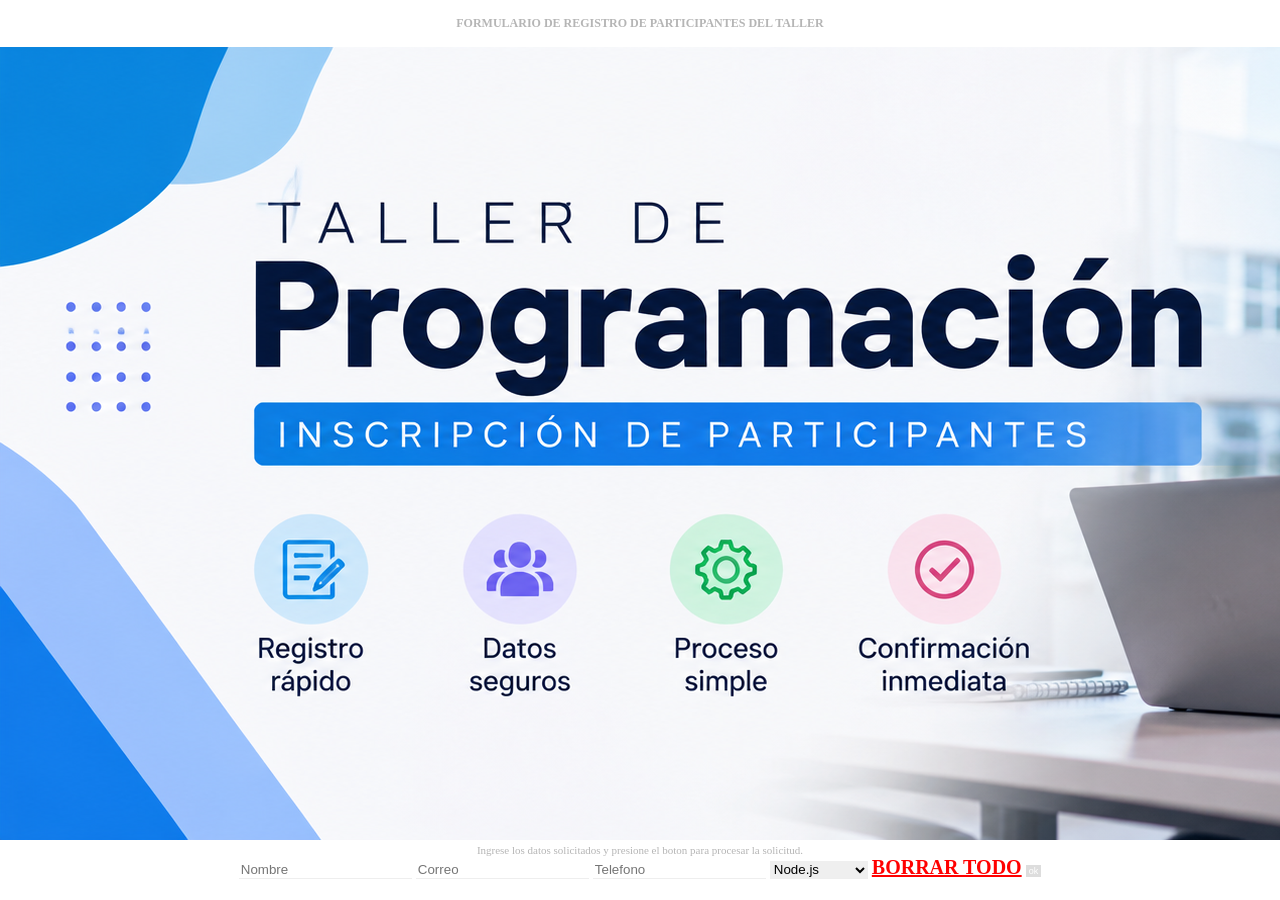
==== index.html @ 769a81b1 "Agrega version inicial del formulario de inscripcion" ====
<!doctype html>
<html lang="es">
  <head>
    <meta charset="UTF-8" />
    <title>pagina1</title>
    <link rel="stylesheet" href="estilos.css" />
  </head>
  <body>
    <h4>FORMULARIO DE REGISTRO DE PARTICIPANTES DEL TALLER</h4>
    <img src="img/banner.png" />
    <p>
      Ingrese los datos solicitados y presione el boton para procesar la
      solicitud.
    </p>

    <input id="nombre" placeholder="Nombre" />
    <input id="correo" placeholder="Correo" />
    <input id="telefono" placeholder="Telefono" />
    <select id="taller">
      <option>Node.js</option>
      <option>Figma</option>
      <option>Git</option>
      <option>Testing</option>
      <option>CSS</option>
      <option>APIs</option>
      <option>React</option>
      <option>GitHub</option>
      <option>HTML</option>
      <option>Accesibilidad</option>
      <option>JavaScript</option>
      <option>Markdown</option>
    </select>
    <a href="#" id="borrar">BORRAR TODO</a>
    <button id="enviar">ok</button>
    <script src="app.js"></script>
  </body>
</html>
---- estilos.css ----
body {
  font-family: "Times New Roman";
  text-align: center;
  color: #b5b5b5;
  margin: 0;
}
h4 {
  font-size: 12px;
}
p {
  font-size: 11px;
  margin: 0;
}
input,
select {
  border: none;
  border-bottom: 1px solid #eeeeee;
  margin: 0;
}
button {
  font-size: 9px;
  padding: 1px 3px;
  background: #ddd;
  color: #fff;
  border: none;
}
a {
  color: red;
  font-size: 20px;
  font-weight: bold;
}
*:focus {
  outline: none;
}
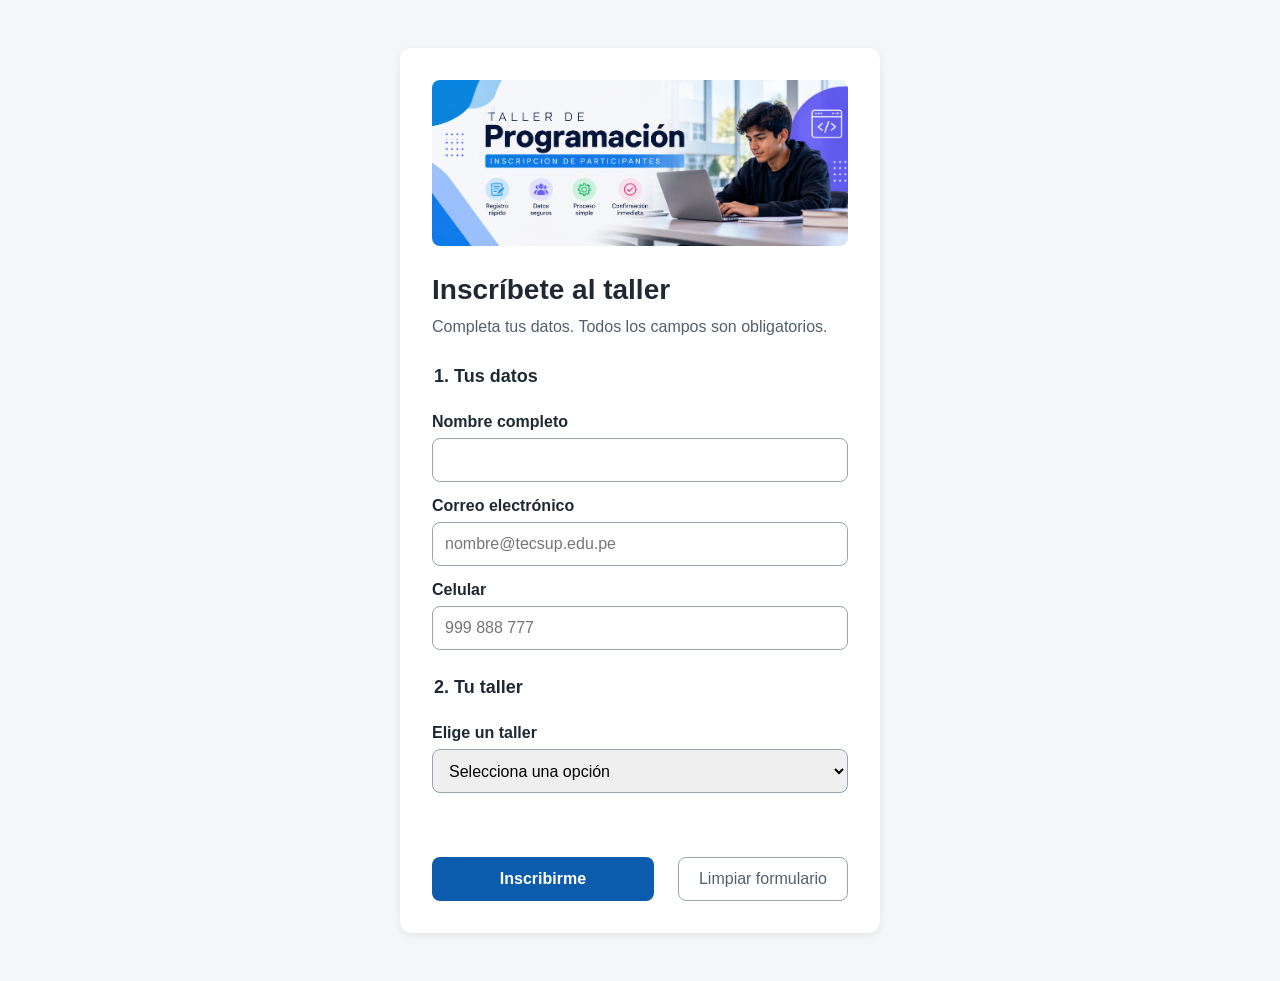
==== commit 167f01d7: "Redisena el formulario aplicando principios de UX/UI" ====
--- a/index.html
+++ b/index.html
@@ -2,36 +2,82 @@
 <html lang="es">
   <head>
     <meta charset="UTF-8" />
-    <title>pagina1</title>
+    <meta name="viewport" content="width=device-width, initial-scale=1.0" />
+    <title>Inscripción al taller</title>
     <link rel="stylesheet" href="estilos.css" />
   </head>
   <body>
-    <h4>FORMULARIO DE REGISTRO DE PARTICIPANTES DEL TALLER</h4>
-    <img src="img/banner.png" />
-    <p>
-      Ingrese los datos solicitados y presione el boton para procesar la
-      solicitud.
-    </p>
+    <main class="tarjeta">
+      <img
+        src="img/banner.png"
+        alt="Estudiantes programando en el laboratorio"
+      />
+      <h1>Inscríbete al taller</h1>
+      <p class="ayuda">
+        Completa tus datos. Todos los campos son obligatorios.
+      </p>
 
-    <input id="nombre" placeholder="Nombre" />
-    <input id="correo" placeholder="Correo" />
-    <input id="telefono" placeholder="Telefono" />
-    <select id="taller">
-      <option>Node.js</option>
-      <option>Figma</option>
-      <option>Git</option>
-      <option>Testing</option>
-      <option>CSS</option>
-      <option>APIs</option>
-      <option>React</option>
-      <option>GitHub</option>
-      <option>HTML</option>
-      <option>Accesibilidad</option>
-      <option>JavaScript</option>
-      <option>Markdown</option>
-    </select>
-    <a href="#" id="borrar">BORRAR TODO</a>
-    <button id="enviar">ok</button>
+      <form id="formulario" novalidate>
+        <fieldset>
+          <legend>1. Tus datos</legend>
+
+          <label for="nombre">Nombre completo</label>
+          <input id="nombre" type="text" autocomplete="name" required />
+
+          <label for="correo">Correo electrónico</label>
+          <input
+            id="correo"
+            type="email"
+            autocomplete="email"
+            placeholder="nombre@tecsup.edu.pe"
+            required
+          />
+
+          <label for="telefono">Celular</label>
+          <input id="telefono" type="tel" placeholder="999 888 777" required />
+        </fieldset>
+
+        <fieldset>
+          <legend>2. Tu taller</legend>
+
+          <label for="taller">Elige un taller</label>
+          <select id="taller" required>
+            <option value="">Selecciona una opción</option>
+
+            <optgroup label="Control de versiones">
+              <option>Git</option>
+              <option>GitHub</option>
+              <option>Markdown</option>
+            </optgroup>
+
+            <optgroup label="Desarrollo web">
+              <option>HTML</option>
+              <option>CSS</option>
+              <option>JavaScript</option>
+              <option>React</option>
+              <option>Node.js</option>
+              <option>APIs</option>
+            </optgroup>
+
+            <optgroup label="Diseño y calidad">
+              <option>Figma</option>
+              <option>Accesibilidad</option>
+              <option>Testing</option>
+            </optgroup>
+          </select>
+        </fieldset>
+
+        <p id="mensaje" class="mensaje" role="status"></p>
+
+        <div class="acciones">
+          <button type="submit" class="boton-principal">Inscribirme</button>
+          <button type="reset" class="boton-secundario">
+            Limpiar formulario
+          </button>
+        </div>
+      </form>
+    </main>
+
     <script src="app.js"></script>
   </body>
 </html>
--- a/estilos.css
+++ b/estilos.css
@@ -1,34 +1,136 @@
+:root {
+  --color-primario: #0b5cad;
+  --color-texto: #1f2933;
+  --color-suave: #52606d;
+  --color-borde: #9aa5b1;
+  --color-fondo: #f4f6f8;
+  --color-error: #b42318;
+  --color-exito: #067647;
+  --espacio: 16px;
+}
+
+* {
+  box-sizing: border-box;
+}
+
 body {
-  font-family: "Times New Roman";
-  text-align: center;
-  color: #b5b5b5;
   margin: 0;
+  padding: var(--espacio);
+  font-family: Arial, Helvetica, sans-serif;
+  font-size: 16px;
+  line-height: 1.5;
+  color: var(--color-texto);
+  background: var(--color-fondo);
 }
-h4 {
-  font-size: 12px;
+
+.tarjeta {
+  max-width: 480px;
+  margin: 32px auto;
+  padding: 32px;
+  background: #ffffff;
+  border-radius: 12px;
+  box-shadow: 0 2px 8px rgba(0, 0, 0, 0.08);
 }
-p {
-  font-size: 11px;
-  margin: 0;
+
+.tarjeta img {
+  width: 100%;
+  border-radius: 8px;
 }
+
+h1 {
+  font-size: 28px;
+  margin: 16px 0 4px;
+}
+
+.ayuda {
+  color: var(--color-suave);
+  margin: 0 0 24px;
+}
+
+fieldset {
+  border: none;
+  padding: 0;
+  margin: 0 0 24px;
+}
+
+legend {
+  font-size: 18px;
+  font-weight: bold;
+  margin-bottom: 8px;
+}
+
+label {
+  display: block;
+  font-weight: bold;
+  margin: 12px 0 4px;
+}
+
 input,
 select {
+  width: 100%;
+  min-height: 44px;
+  padding: 8px 12px;
+  font-size: 16px;
+  border: 1px solid var(--color-borde);
+  border-radius: 8px;
+}
+
+.validado input:invalid,
+.validado select:invalid {
+  border: 2px solid var(--color-error);
+}
+
+.acciones {
+  display: flex;
+  gap: 24px;
+  flex-wrap: wrap;
+}
+
+button {
+  min-height: 44px;
+  padding: 10px 20px;
+  font-size: 16px;
+  border-radius: 8px;
+  cursor: pointer;
+}
+
+.boton-principal {
+  flex: 1;
+  background: var(--color-primario);
+  color: #ffffff;
   border: none;
-  border-bottom: 1px solid #eeeeee;
-  margin: 0;
-}
-button {
-  font-size: 9px;
-  padding: 1px 3px;
-  background: #ddd;
-  color: #fff;
-  border: none;
-}
-a {
-  color: red;
-  font-size: 20px;
   font-weight: bold;
 }
-*:focus {
-  outline: none;
+
+.boton-principal:disabled {
+  opacity: 0.6;
+  cursor: wait;
 }
+
+.boton-secundario {
+  background: transparent;
+  color: var(--color-suave);
+  border: 1px solid var(--color-borde);
+}
+
+:focus-visible {
+  outline: 3px solid #f59e0b;
+  outline-offset: 2px;
+}
+
+.mensaje {
+  min-height: 24px;
+  font-weight: bold;
+}
+
+.mensaje.error {
+  color: var(--color-error);
+}
+
+.mensaje.exito {
+  color: var(--color-exito);
+}
+
+.mensaje.info {
+  color: var(--color-primario);
+}
